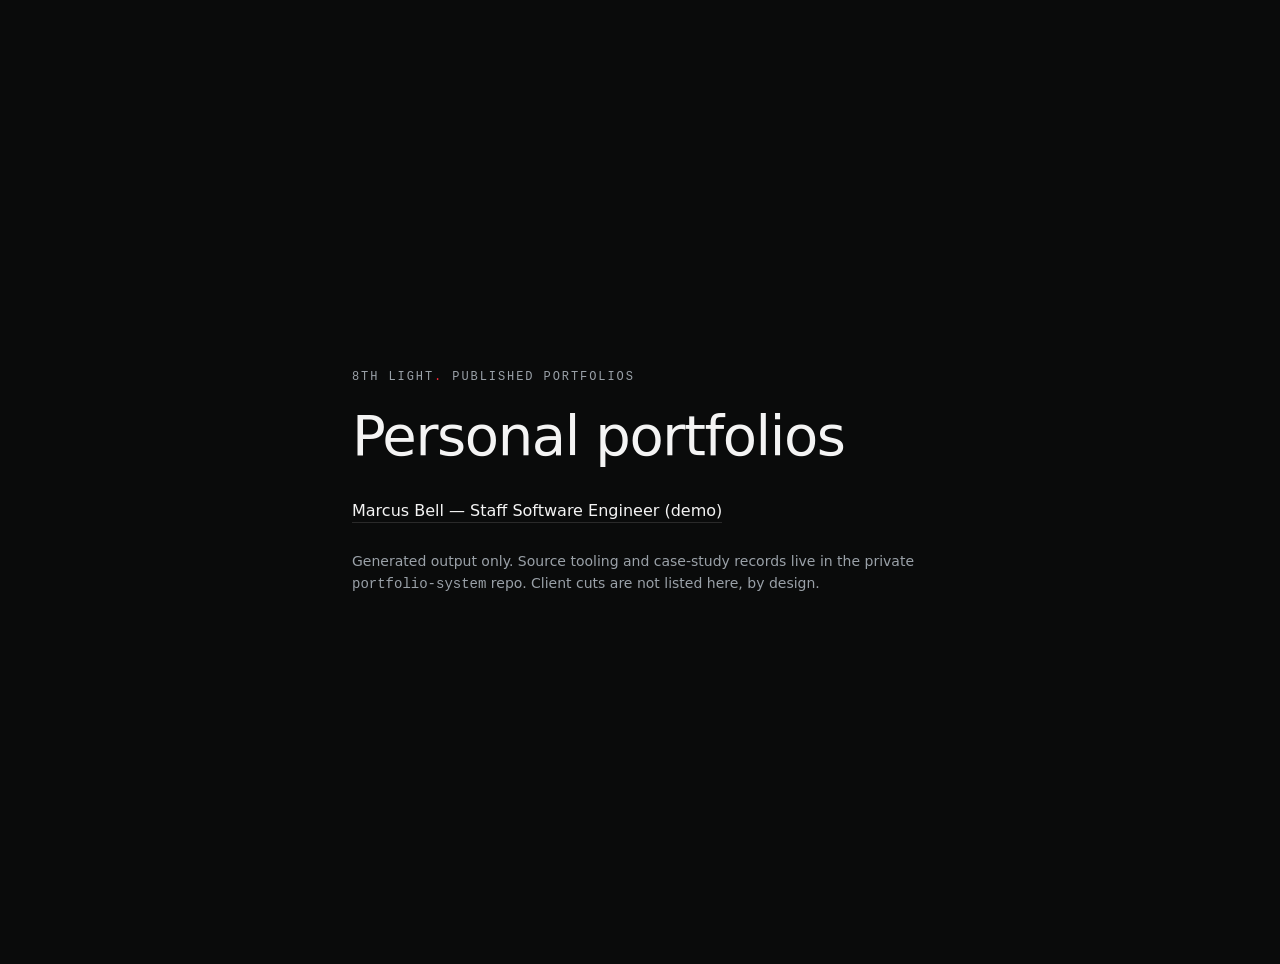
==== index.html @ 9f5ab459 "Publish demo personal portfolio (Marcus Bell) Generated output from the private portfolio-system rep" ====
<!doctype html>
<html lang="en">
<head>
  <meta charset="utf-8">
  <meta name="viewport" content="width=device-width, initial-scale=1">
  <meta name="robots" content="noindex">
  <title>Published portfolios · 8th Light</title>
  <style>
    :root { color-scheme: light dark; }
    body {
      margin: 0; min-height: 100vh;
      display: grid; place-content: center; gap: 1.25rem;
      font: 400 16px/1.6 "Avenir Next", system-ui, -apple-system, sans-serif;
      background: #0a0b0b; color: #f4f4f4;
      padding: 2rem;
    }
    .eyebrow { font-family: "Space Mono", ui-monospace, monospace; font-size: 12px;
      letter-spacing: 0.16em; text-transform: uppercase; color: #9aa1a8; }
    h1 { font: 500 clamp(2rem, 6vw, 3.5rem)/1 "Space Grotesk", system-ui, sans-serif;
      letter-spacing: -0.025em; margin: 0; }
    .mark { color: #f32735; }
    a { color: #f4f4f4; text-decoration: none; border-bottom: 1px solid #2a2a2a; padding-bottom: 2px; }
    a:hover { border-color: #f32735; }
    ul { list-style: none; padding: 0; margin: 0.5rem 0 0; }
    li { margin: 0.4rem 0; }
    p { color: #9aa1a8; max-width: 36rem; margin: 0; font-size: 14px; }
  </style>
</head>
<body>
  <span class="eyebrow">8th Light<span class="mark">.</span> Published portfolios</span>
  <h1>Personal portfolios</h1>
  <ul>
    <li><a href="marcus-bell/">Marcus Bell — Staff Software Engineer (demo)</a></li>
  </ul>
  <p>Generated output only. Source tooling and case-study records live in the private
  <code>portfolio-system</code> repo. Client cuts are not listed here, by design.</p>
</body>
</html>
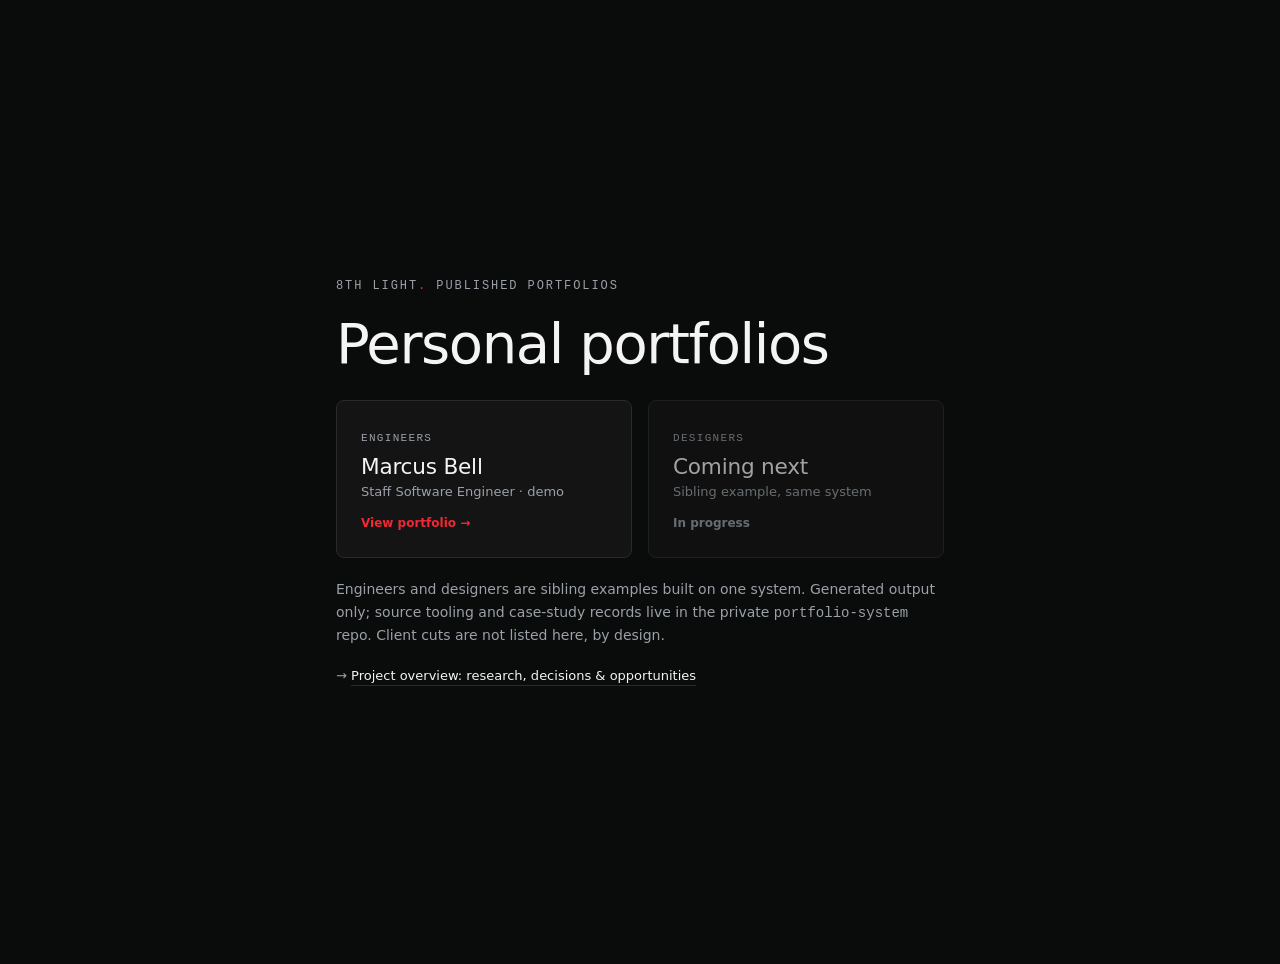
==== commit c0f5bbdf: "Add project overview site + frame engineer/designer sibling examples - project/: research outcomes, " ====
--- a/index.html
+++ b/index.html
@@ -19,20 +19,45 @@
     h1 { font: 500 clamp(2rem, 6vw, 3.5rem)/1 "Space Grotesk", system-ui, sans-serif;
       letter-spacing: -0.025em; margin: 0; }
     .mark { color: #f32735; }
-    a { color: #f4f4f4; text-decoration: none; border-bottom: 1px solid #2a2a2a; padding-bottom: 2px; }
-    a:hover { border-color: #f32735; }
-    ul { list-style: none; padding: 0; margin: 0.5rem 0 0; }
-    li { margin: 0.4rem 0; }
-    p { color: #9aa1a8; max-width: 36rem; margin: 0; font-size: 14px; }
+    a { color: #f4f4f4; text-decoration: none; }
+    .cats { display: grid; grid-template-columns: 1fr 1fr; gap: 1rem; margin-top: .5rem; }
+    @media (max-width: 560px) { .cats { grid-template-columns: 1fr; } }
+    .cat { display: block; background: #141414; border: 1px solid #2a2a2a; border-radius: 8px;
+      padding: 1.4rem 1.5rem; transition: border-color .18s, transform .32s; }
+    .cat:hover { border-color: #f32735; transform: translateY(-2px); }
+    .cat.soon { opacity: .65; }
+    .cat.soon:hover { border-color: #2a2a2a; transform: none; }
+    .cat .k { font-family: "Space Mono", ui-monospace, monospace; font-size: 11px;
+      letter-spacing: .12em; text-transform: uppercase; color: #9aa1a8; }
+    .cat .n { font: 500 1.35rem/1.1 "Space Grotesk", system-ui, sans-serif; margin: .4rem 0 .2rem; letter-spacing: -.01em; }
+    .cat .d { color: #9aa1a8; font-size: 13px; }
+    .cat .go { color: #f32735; font-size: 12px; font-weight: 700; margin-top: .7rem; display: inline-block; }
+    p { color: #9aa1a8; max-width: 38rem; margin: 0; font-size: 14px; }
+    .over { font-size: 13px; }
+    .over a { border-bottom: 1px solid #2a2a2a; padding-bottom: 2px; }
+    .over a:hover { border-color: #f32735; }
   </style>
 </head>
 <body>
   <span class="eyebrow">8th Light<span class="mark">.</span> Published portfolios</span>
   <h1>Personal portfolios</h1>
-  <ul>
-    <li><a href="marcus-bell/">Marcus Bell — Staff Software Engineer (demo)</a></li>
-  </ul>
-  <p>Generated output only. Source tooling and case-study records live in the private
-  <code>portfolio-system</code> repo. Client cuts are not listed here, by design.</p>
+  <div class="cats">
+    <a class="cat" href="marcus-bell/">
+      <span class="k">Engineers</span>
+      <div class="n">Marcus Bell</div>
+      <div class="d">Staff Software Engineer · demo</div>
+      <span class="go">View portfolio →</span>
+    </a>
+    <div class="cat soon">
+      <span class="k">Designers</span>
+      <div class="n">Coming next</div>
+      <div class="d">Sibling example, same system</div>
+      <span class="go" style="color:#9aa1a8">In progress</span>
+    </div>
+  </div>
+  <p>Engineers and designers are sibling examples built on one system. Generated output only;
+  source tooling and case-study records live in the private <code>portfolio-system</code> repo.
+  Client cuts are not listed here, by design.</p>
+  <p class="over">→ <a href="project/">Project overview: research, decisions &amp; opportunities</a></p>
 </body>
 </html>
